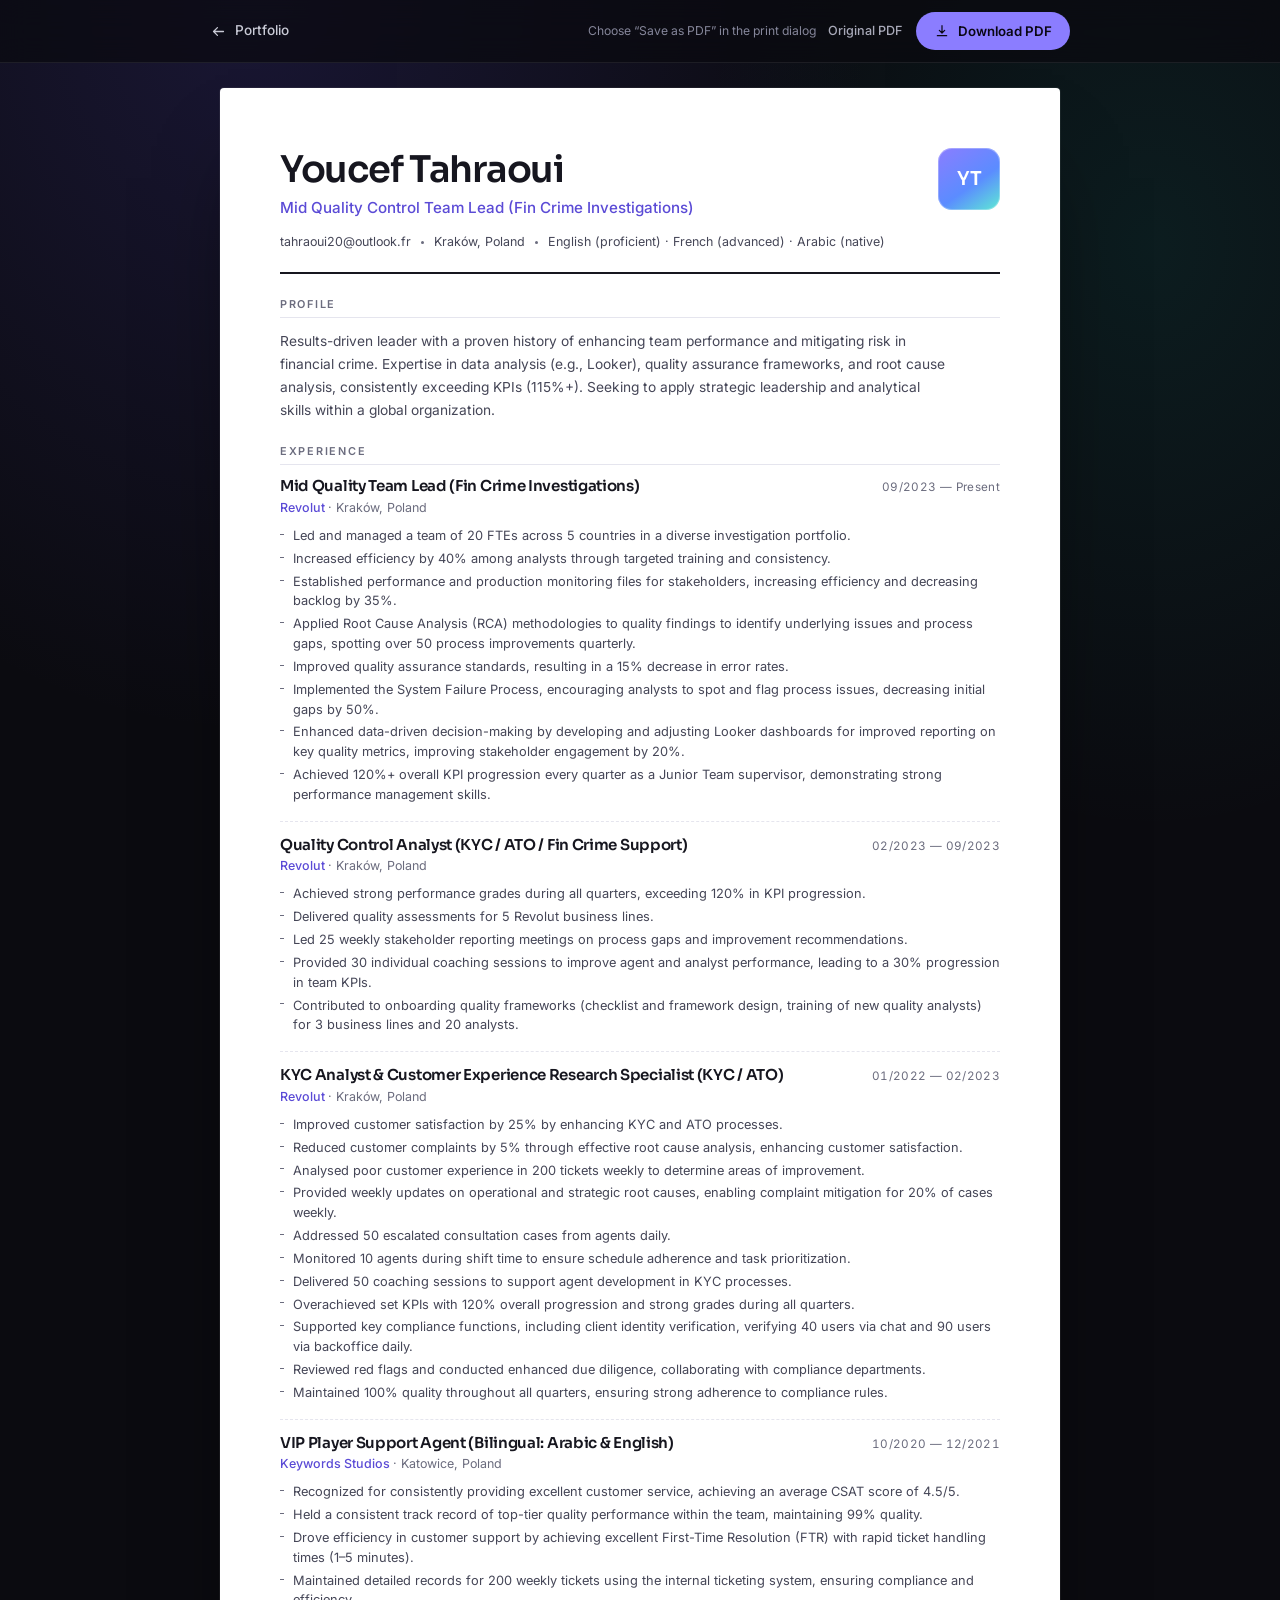
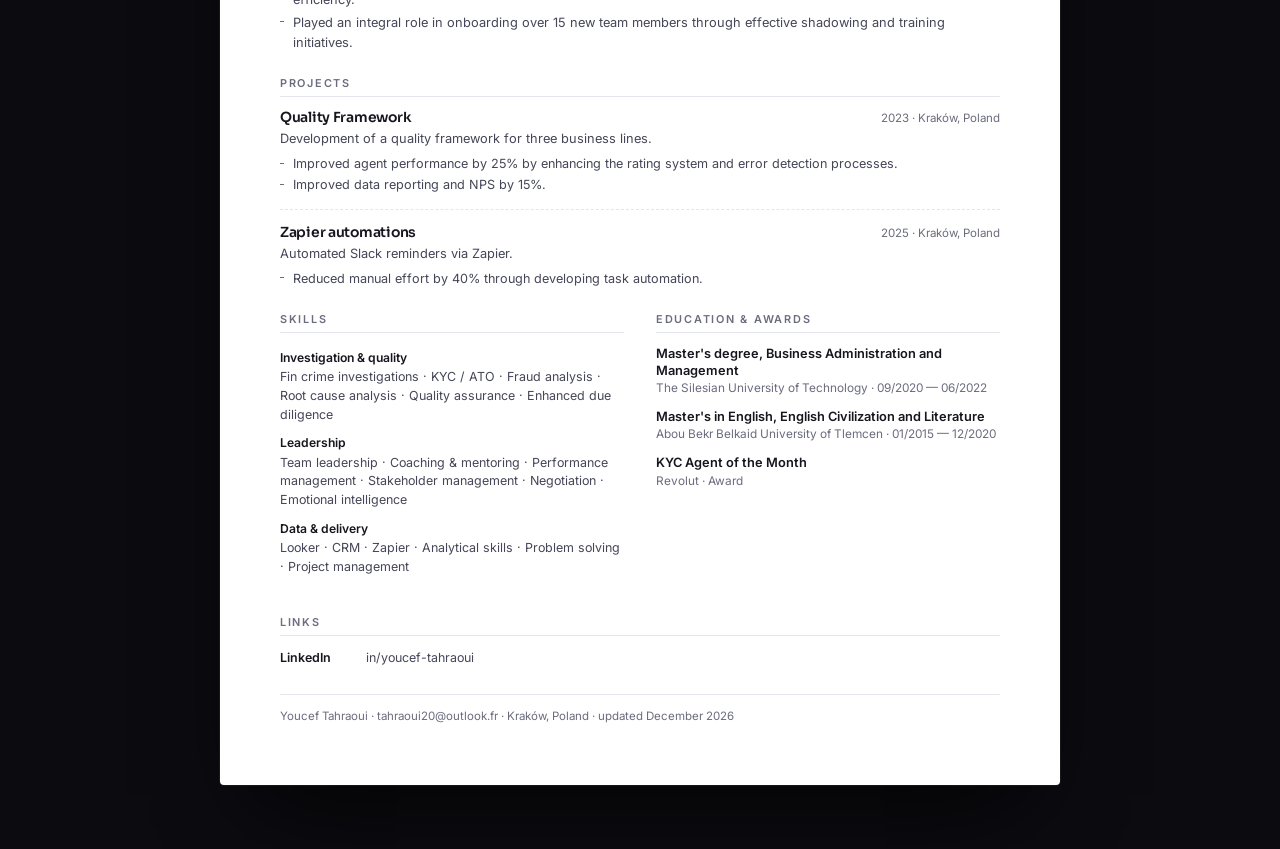
==== cv.html @ 931910fa "Add portfolio and CV site" ====
<!doctype html>
<html lang="en">
  <head>
    <meta charset="utf-8" />
    <meta name="viewport" content="width=device-width, initial-scale=1" />
    <title>CV</title>
    <meta name="description" content="Curriculum vitae." />
    <meta name="robots" content="noindex" />
    <meta name="theme-color" content="#0b0b10" />
    <link rel="icon" href="assets/favicon.svg" type="image/svg+xml" />

    <link rel="preconnect" href="https://fonts.googleapis.com" />
    <link rel="preconnect" href="https://fonts.gstatic.com" crossorigin />
    <link
      href="https://fonts.googleapis.com/css2?family=Inter:wght@400;500;600&family=Sora:wght@500;600;700&display=swap"
      rel="stylesheet"
    />
    <link rel="stylesheet" href="assets/css/cv.css" />
  </head>

  <body>
    <header class="cv-toolbar">
      <div class="toolbar-inner">
        <a class="toolbar-link" href="index.html">
          <svg viewBox="0 0 24 24" fill="none" aria-hidden="true">
            <path
              d="M19 12H5m5.5-5.5L5 12l5.5 5.5"
              stroke="currentColor"
              stroke-width="1.8"
              stroke-linecap="round"
              stroke-linejoin="round"
            />
          </svg>
          <span>Portfolio</span>
        </a>

        <div class="toolbar-actions">
          <span class="toolbar-hint">Choose “Save as PDF” in the print dialog</span>
          <a class="toolbar-link toolbar-original" href="assets/cv.pdf" download>Original PDF</a>
          <button class="print-btn" id="printBtn" type="button">
            <svg viewBox="0 0 24 24" fill="none" aria-hidden="true">
              <path
                d="M12 4v11m0 0 4-4m-4 4-4-4M5 19h14"
                stroke="currentColor"
                stroke-width="1.8"
                stroke-linecap="round"
                stroke-linejoin="round"
              />
            </svg>
            Download PDF
          </button>
        </div>
      </div>
    </header>

    <main class="page" id="cv">
      <header class="cv-head">
        <div>
          <h1 id="cvName"></h1>
          <p class="cv-role" id="cvRole"></p>
          <p class="cv-contact" id="cvContact"></p>
        </div>
        <div class="cv-mono" id="cvMono" aria-hidden="true"></div>
      </header>

      <section class="cv-section">
        <h2>Profile</h2>
        <p class="cv-summary" id="cvSummary"></p>
      </section>

      <section class="cv-section">
        <h2>Experience</h2>
        <div id="cvExperience"></div>
      </section>

      <section class="cv-section">
        <h2>Projects</h2>
        <div id="cvProjects"></div>
      </section>

      <section class="cv-section cv-columns">
        <div>
          <h2>Skills</h2>
          <div id="cvSkills"></div>
        </div>
        <div>
          <h2>Education &amp; awards</h2>
          <div id="cvEdu"></div>
        </div>
      </section>

      <section class="cv-section">
        <h2>Links</h2>
        <div class="cv-links" id="cvLinks"></div>
      </section>

      <footer class="cv-foot" id="cvFoot"></footer>
    </main>

    <script src="assets/js/content.js"></script>
    <script src="assets/js/cv.js"></script>
  </body>
</html>
---- assets/css/cv.css ----
/* ============================================================================
   CV / RÉSUMÉ PAGE
   Screen: a paper sheet on a dark desk. Print: a clean one-page document.
   ========================================================================== */

:root {
  --paper: #ffffff;
  --ink: #16161f;
  --ink-soft: #454657;
  --ink-dim: #6b6c7e;
  --rule: #e5e5ee;
  --accent: #5b4bd6;

  --font-body: "Inter", system-ui, -apple-system, "Segoe UI", Roboto, sans-serif;
  --font-display: "Sora", var(--font-body);

  color-scheme: dark;
}

*,
*::before,
*::after {
  box-sizing: border-box;
}

body {
  margin: 0;
  padding: 88px 24px 64px;
  background:
    radial-gradient(80% 50% at 20% 0%, rgba(91, 75, 214, 0.18), transparent 60%),
    radial-gradient(60% 40% at 90% 10%, rgba(20, 184, 166, 0.1), transparent 60%), #0b0b10;
  color: var(--ink);
  font-family: var(--font-body);
  font-size: 15px;
  line-height: 1.6;
  -webkit-font-smoothing: antialiased;
}

h1,
h2,
h3 {
  margin: 0;
  font-family: var(--font-display);
  font-weight: 600;
  line-height: 1.2;
  letter-spacing: -0.02em;
}

p,
ul {
  margin: 0;
}

ul {
  padding: 0;
  list-style: none;
}

a {
  color: inherit;
}

svg {
  display: block;
}

:focus-visible {
  outline: 2px solid var(--accent);
  outline-offset: 3px;
  border-radius: 4px;
}

/* ---------- Screen toolbar ---------- */
.cv-toolbar {
  position: fixed;
  inset: 0 0 auto;
  z-index: 30;
  border-bottom: 1px solid rgba(255, 255, 255, 0.08);
  background: rgba(11, 11, 16, 0.72);
  backdrop-filter: blur(14px);
  -webkit-backdrop-filter: blur(14px);
}

.toolbar-inner {
  display: flex;
  align-items: center;
  justify-content: space-between;
  gap: 16px;
  max-width: 900px;
  margin-inline: auto;
  padding: 12px 20px;
}

.toolbar-link,
.toolbar-actions {
  display: inline-flex;
  align-items: center;
  gap: 8px;
}

.toolbar-link {
  color: #c9cad6;
  font-size: 0.85rem;
  font-weight: 500;
  text-decoration: none;
  transition: color 0.18s;
}

.toolbar-link:hover {
  color: #fff;
}

.toolbar-link svg {
  width: 17px;
  height: 17px;
}

.toolbar-hint {
  color: #85869a;
  font-size: 0.76rem;
}

.toolbar-original {
  padding: 0 4px;
  color: #a9aab9;
  font-size: 0.79rem;
}

.toolbar-actions .print-btn {
  margin-left: 2px;
}

.print-btn {
  display: inline-flex;
  align-items: center;
  gap: 8px;
  height: 38px;
  padding: 0 18px;
  border: 0;
  border-radius: 999px;
  background: #8b7dff;
  color: #0a0714;
  font-family: inherit;
  font-size: 0.83rem;
  font-weight: 600;
  cursor: pointer;
  transition:
    transform 0.18s cubic-bezier(0.22, 0.61, 0.36, 1),
    filter 0.18s;
}

.print-btn:hover {
  transform: translateY(-1px);
  filter: brightness(1.06);
}

.print-btn svg {
  width: 16px;
  height: 16px;
}

/* ---------- Paper ---------- */
.page {
  width: 100%;
  max-width: 840px;
  margin-inline: auto;
  padding: clamp(30px, 6vw, 60px);
  background: var(--paper);
  border-radius: 4px;
  box-shadow:
    0 0 0 1px rgba(255, 255, 255, 0.06),
    0 50px 90px -40px rgba(0, 0, 0, 0.85);
}

/* ---------- Head ---------- */
.cv-head {
  display: flex;
  align-items: flex-start;
  justify-content: space-between;
  gap: 24px;
  padding-bottom: 20px;
  border-bottom: 2px solid var(--ink);
}

.cv-head h1 {
  font-size: clamp(1.8rem, 4.5vw, 2.3rem);
  letter-spacing: -0.035em;
}

.cv-role {
  margin-top: 4px;
  color: var(--accent);
  font-size: 0.95rem;
  font-weight: 500;
}

.cv-contact {
  display: flex;
  flex-wrap: wrap;
  gap: 4px 10px;
  margin-top: 12px;
  color: var(--ink-soft);
  font-size: 0.78rem;
}

.cv-contact span {
  display: inline-flex;
  align-items: center;
  gap: 10px;
}

.cv-contact span + span::before {
  content: "";
  width: 3px;
  height: 3px;
  border-radius: 50%;
  background: var(--ink-dim);
}

.cv-contact a {
  text-decoration: none;
}

.cv-contact a:hover {
  color: var(--accent);
}

.cv-mono {
  display: grid;
  flex: none;
  place-items: center;
  width: 62px;
  height: 62px;
  border-radius: 14px;
  background: linear-gradient(145deg, #8b7dff, #5b8cff 58%, #5eead4);
  color: #fff;
  font-family: var(--font-display);
  font-size: 1.2rem;
  font-weight: 600;
  box-shadow: inset 0 0 0 1px rgba(255, 255, 255, 0.28);
}

/* ---------- Sections ---------- */
.cv-section {
  margin-top: 24px;
}

.cv-section h2 {
  margin-bottom: 12px;
  padding-bottom: 6px;
  border-bottom: 1px solid var(--rule);
  color: var(--ink-dim);
  font-family: var(--font-body);
  font-size: 0.68rem;
  font-weight: 600;
  letter-spacing: 0.16em;
  text-transform: uppercase;
}

.cv-summary {
  max-width: 74ch;
  color: var(--ink-soft);
  font-size: 0.86rem;
  line-height: 1.65;
}

.job {
  padding-bottom: 16px;
}

.job + .job {
  padding-top: 14px;
  border-top: 1px dashed var(--rule);
}

.job:last-child {
  padding-bottom: 0;
}

.job-head {
  display: flex;
  flex-wrap: wrap;
  align-items: baseline;
  justify-content: space-between;
  gap: 2px 16px;
}

.job-role {
  font-size: 0.94rem;
  font-weight: 600;
}

.job-dates {
  color: var(--ink-dim);
  font-size: 0.73rem;
  font-variant-numeric: tabular-nums;
  letter-spacing: 0.03em;
  white-space: nowrap;
}

.job-meta {
  margin-top: 1px;
  color: var(--accent);
  font-size: 0.78rem;
  font-weight: 500;
}

.job-meta span {
  color: var(--ink-dim);
  font-weight: 400;
}

.job-points {
  display: grid;
  gap: 3px;
  margin-top: 8px;
}

.job-points li {
  position: relative;
  padding-left: 13px;
  color: var(--ink-soft);
  font-size: 0.8rem;
  line-height: 1.55;
}

.job-points li::before {
  content: "";
  position: absolute;
  top: 0.62em;
  left: 0;
  width: 4px;
  height: 1px;
  background: var(--ink-dim);
}

/* ---------- Projects ---------- */
.project {
  padding-bottom: 14px;
  break-inside: avoid;
}

.project + .project {
  padding-top: 14px;
  border-top: 1px dashed var(--rule);
}

.project:last-child {
  padding-bottom: 0;
}

.project-head {
  display: flex;
  flex-wrap: wrap;
  align-items: baseline;
  justify-content: space-between;
  gap: 4px 16px;
}

.project-title {
  font-size: 0.87rem;
  font-weight: 600;
}

.project-meta {
  color: var(--ink-dim);
  font-size: 0.72rem;
  white-space: nowrap;
}

.project-summary {
  margin-top: 2px;
  color: var(--ink-soft);
  font-size: 0.8rem;
}

.project-points {
  display: grid;
  gap: 2px;
  margin-top: 5px;
}

.project-points li {
  position: relative;
  padding-left: 13px;
  color: var(--ink-soft);
  font-size: 0.79rem;
  line-height: 1.5;
}

.project-points li::before {
  content: "";
  position: absolute;
  top: 0.62em;
  left: 0;
  width: 4px;
  height: 1px;
  background: var(--ink-dim);
}

/* ---------- Two columns ---------- */
.cv-columns {
  display: grid;
  grid-template-columns: 1fr 1fr;
  gap: 32px;
}

.skill-row {
  margin-bottom: 9px;
}

.skill-row dt {
  color: var(--ink);
  font-size: 0.76rem;
  font-weight: 600;
}

.skill-row dd {
  margin: 1px 0 0;
  color: var(--ink-soft);
  font-size: 0.78rem;
  line-height: 1.5;
}

.edu + .edu {
  margin-top: 10px;
}

.edu-title {
  font-size: 0.8rem;
  font-weight: 600;
  line-height: 1.35;
}

.edu-meta {
  color: var(--ink-dim);
  font-size: 0.74rem;
}

/* ---------- Links ---------- */
.cv-links {
  display: grid;
  grid-template-columns: 1fr 1fr;
  gap: 4px 28px;
}

.cv-link {
  display: flex;
  align-items: baseline;
  gap: 8px;
  min-width: 0;
  color: var(--ink-soft);
  font-size: 0.78rem;
  text-decoration: none;
}

.cv-link:hover {
  color: var(--accent);
}

.cv-link-label {
  flex: none;
  width: 78px;
  color: var(--ink);
  font-weight: 600;
}

.cv-link-value {
  overflow: hidden;
  text-overflow: ellipsis;
  white-space: nowrap;
}

/* ---------- Footer ---------- */
.cv-foot {
  margin-top: 26px;
  padding-top: 12px;
  border-top: 1px solid var(--rule);
  color: var(--ink-dim);
  font-size: 0.72rem;
}

/* ---------- Responsive (screen only) ---------- */
@media (max-width: 720px) {
  body {
    padding: 76px 12px 40px;
  }

  .toolbar-hint {
    display: none;
  }

  .cv-columns,
  .cv-links {
    grid-template-columns: 1fr;
  }
}

/* ---------- Print ---------- */
@media print {
  @page {
    size: A4;
    margin: 14mm 15mm;
  }

  :root {
    color-scheme: light;
  }

  body {
    padding: 0;
    background: #fff;
    font-size: 10.5pt;
  }

  .cv-toolbar {
    display: none !important;
  }

  .page {
    max-width: none;
    padding: 0;
    border: 0;
    box-shadow: none;
  }

  .cv-head {
    padding-bottom: 12px;
  }

  .cv-head h1 {
    font-size: 22pt;
  }

  .cv-section {
    margin-top: 14px;
  }

  .cv-section h2 {
    margin-bottom: 8px;
  }

  .job,
  .edu,
  .skill-row {
    break-inside: avoid;
  }

  .cv-links {
    gap: 2px 24px;
  }

  .cv-link-value {
    white-space: normal;
  }

  a {
    text-decoration: none;
  }
}

@media (prefers-reduced-motion: reduce) {
  * {
    transition-duration: 0.01ms !important;
  }
}
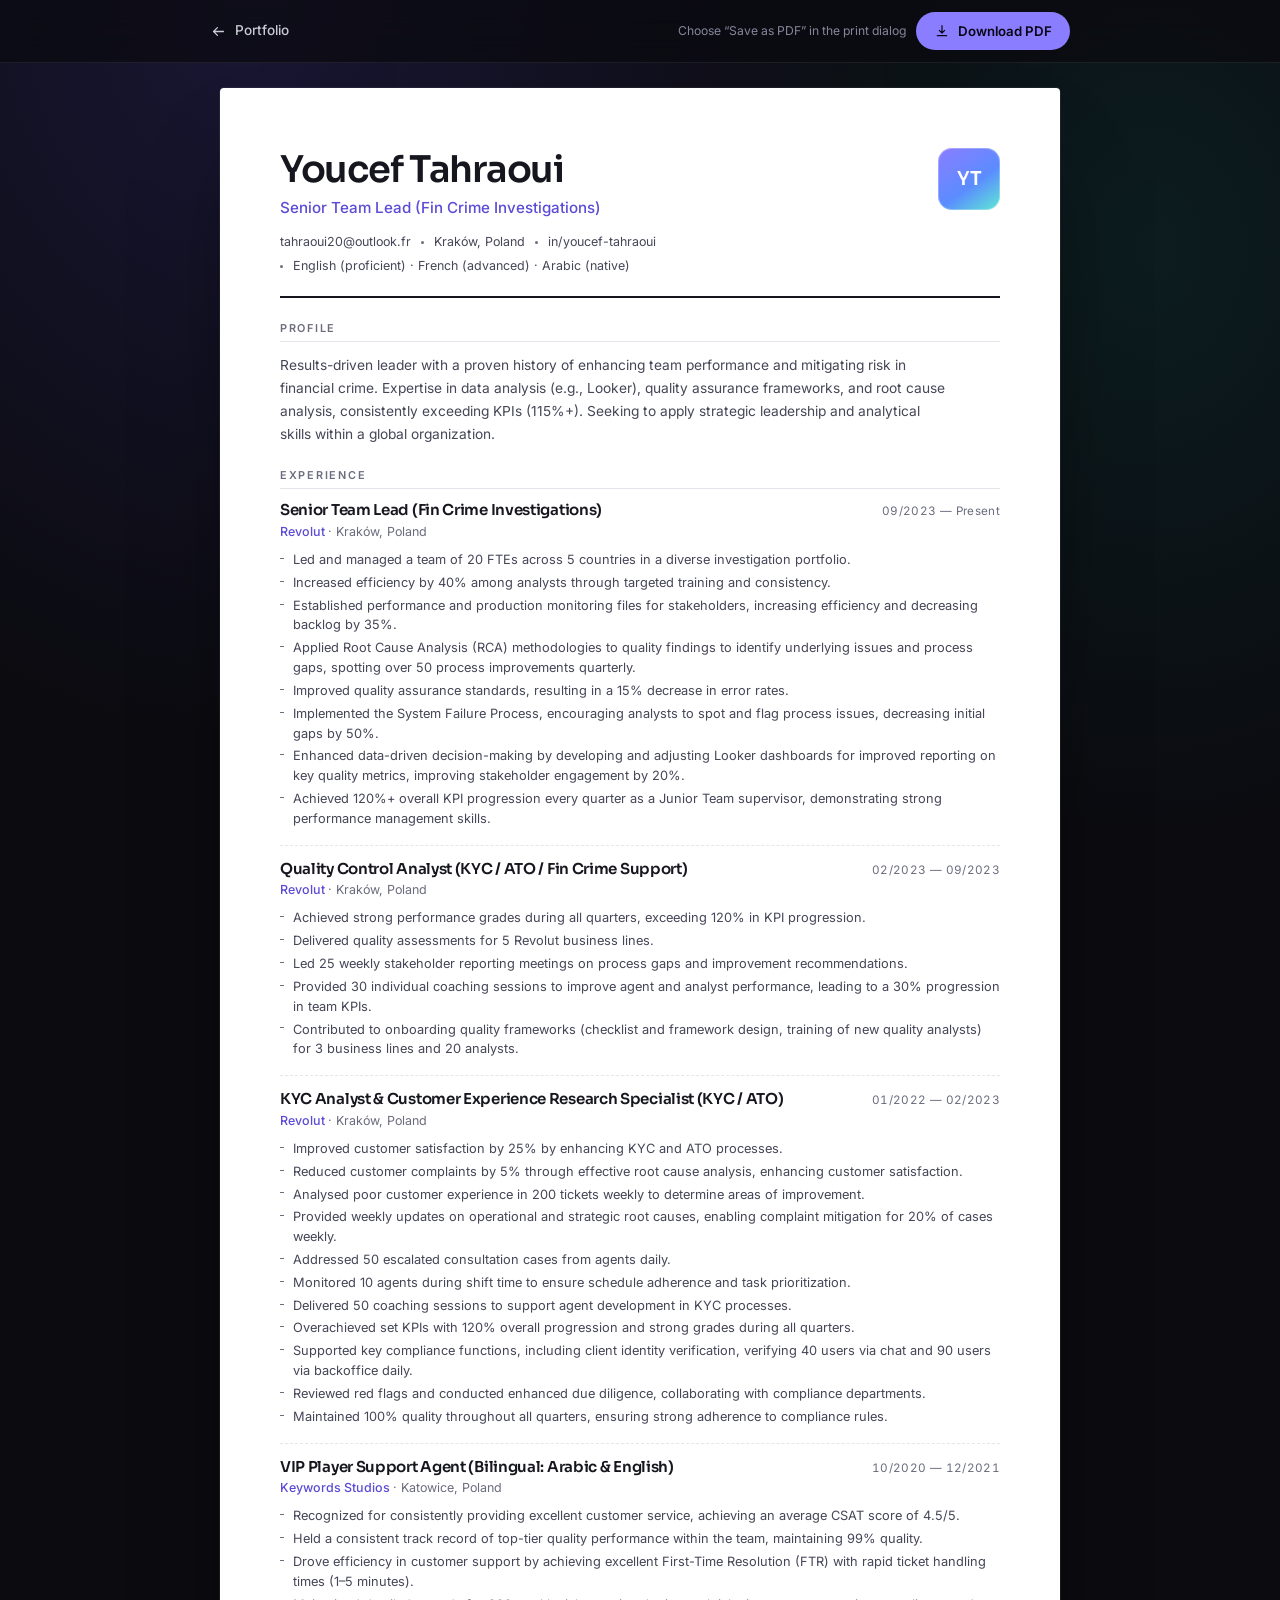
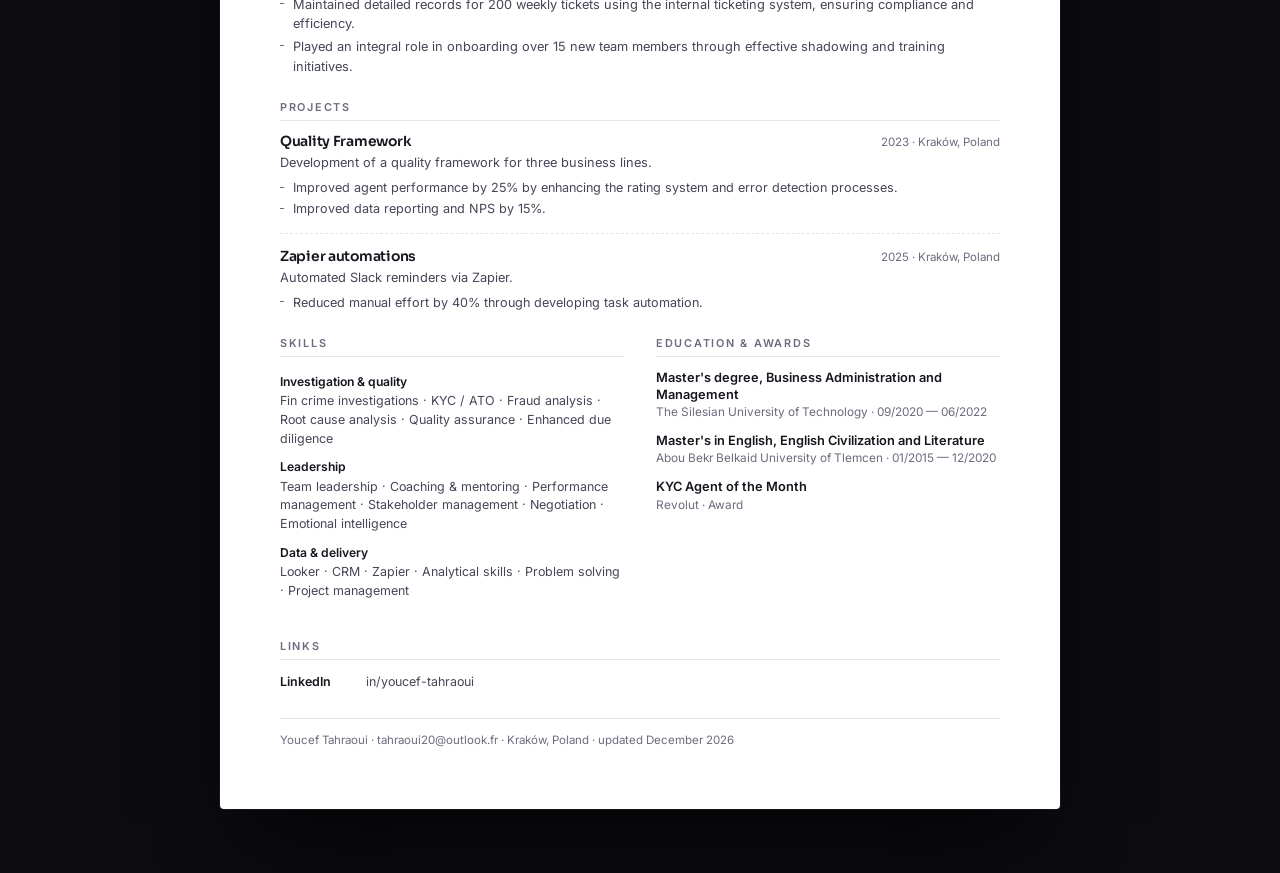
==== commit 902a83ec: "Replace CV PDF with generated copy and drop original upload links" ====
--- a/cv.html
+++ b/cv.html
@@ -36,7 +36,6 @@
 
         <div class="toolbar-actions">
           <span class="toolbar-hint">Choose “Save as PDF” in the print dialog</span>
-          <a class="toolbar-link toolbar-original" href="assets/cv.pdf" download>Original PDF</a>
           <button class="print-btn" id="printBtn" type="button">
             <svg viewBox="0 0 24 24" fill="none" aria-hidden="true">
               <path
@@ -89,7 +88,7 @@
         </div>
       </section>
 
-      <section class="cv-section">
+      <section class="cv-section cv-links-section">
         <h2>Links</h2>
         <div class="cv-links" id="cvLinks"></div>
       </section>
--- a/assets/css/cv.css
+++ b/assets/css/cv.css
@@ -118,12 +118,6 @@
 .toolbar-hint {
   color: #85869a;
   font-size: 0.76rem;
-}
-
-.toolbar-original {
-  padding: 0 4px;
-  color: #a9aab9;
-  font-size: 0.79rem;
 }
 
 .toolbar-actions .print-btn {
@@ -500,7 +494,7 @@
 @media print {
   @page {
     size: A4;
-    margin: 14mm 15mm;
+    margin: 12mm 14mm;
   }
 
   :root {
@@ -557,6 +551,67 @@
   a {
     text-decoration: none;
   }
+
+  /* Compact spacing so the CV fits on two A4 pages */
+  body {
+    font-size: 9.4pt;
+    line-height: 1.45;
+  }
+
+  .cv-head {
+    padding-bottom: 8px;
+  }
+
+  .cv-head h1 {
+    font-size: 20pt;
+    letter-spacing: normal;
+  }
+
+  .cv-section {
+    margin-top: 9px;
+  }
+
+  .cv-section h2 {
+    margin-bottom: 5px;
+    letter-spacing: 0.1em;
+  }
+
+  .job {
+    padding-bottom: 8px;
+  }
+
+  .job + .job {
+    padding-top: 7px;
+  }
+
+  .job-points {
+    gap: 2px;
+    margin-top: 5px;
+  }
+
+  .project {
+    padding-bottom: 7px;
+  }
+
+  .project + .project {
+    padding-top: 7px;
+  }
+
+  .cv-summary {
+    font-size: 0.8rem;
+  }
+
+  .skill-row {
+    margin-bottom: 5px;
+  }
+
+  .cv-links-section {
+    display: none;
+  }
+
+  .cv-foot {
+    display: none;
+  }
 }
 
 @media (prefers-reduced-motion: reduce) {
